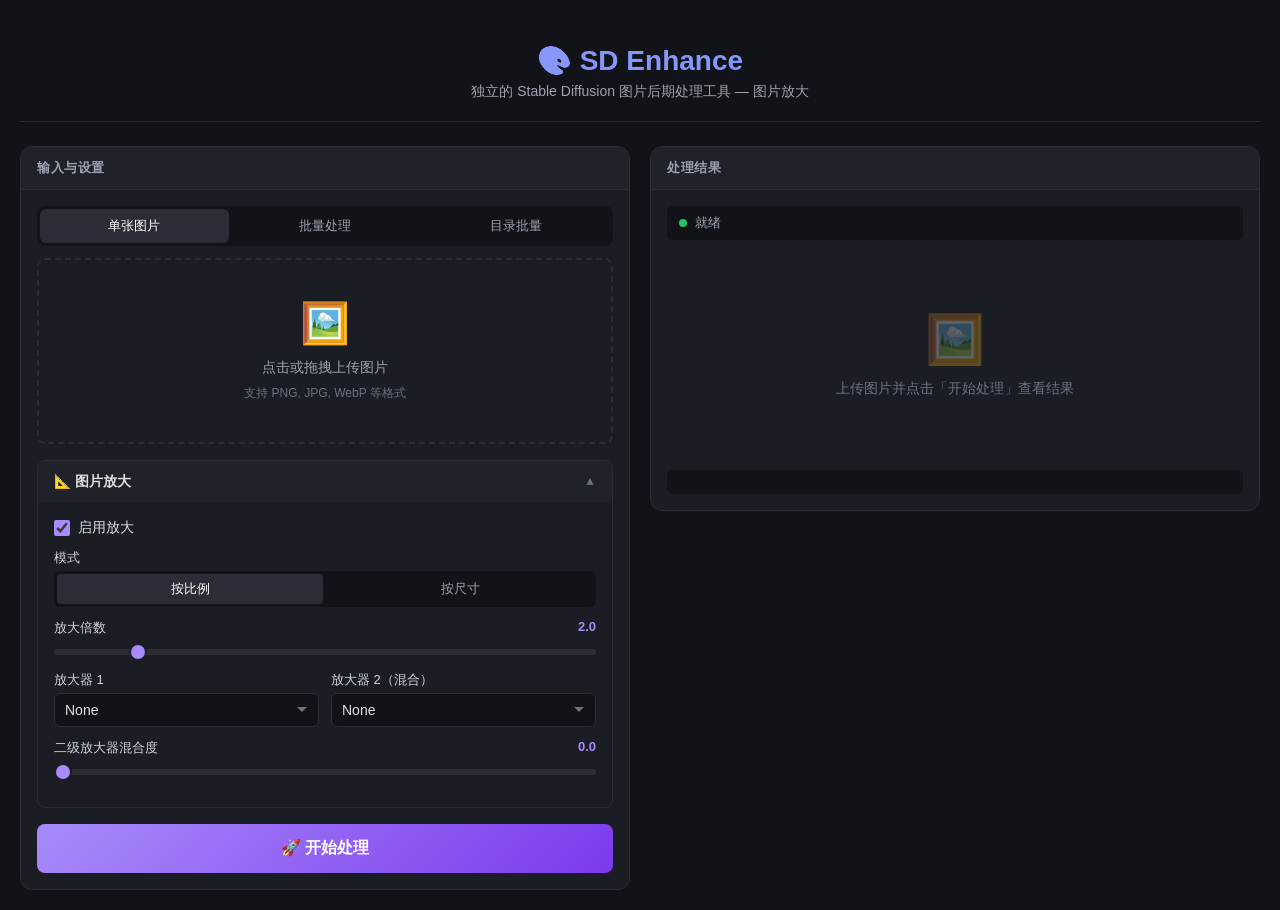
==== server/templates/index.html @ 7752e81c "feat: implement image mixer with ffmpeg blend filter + real frontend with API integration" ====
<!DOCTYPE html>
<html lang="zh-CN">
<head>
<meta charset="UTF-8">
<meta name="viewport" content="width=device-width, initial-scale=1.0">
<title>SD Enhance - 图片后期处理</title>
<style>
  * { margin: 0; padding: 0; box-sizing: border-box; }

  body {
    font-family: -apple-system, BlinkMacSystemFont, 'Segoe UI', Roboto, 'Helvetica Neue', Arial, sans-serif;
    background: #111318;
    color: #e0e0e0;
    min-height: 100vh;
  }

  .app-container {
    max-width: 1400px;
    margin: 0 auto;
    padding: 20px;
  }

  /* Header */
  .app-header {
    text-align: center;
    padding: 24px 0 20px;
    border-bottom: 1px solid #2a2d35;
    margin-bottom: 24px;
  }
  .app-header h1 {
    font-size: 28px;
    font-weight: 700;
    background: linear-gradient(135deg, #a78bfa, #60a5fa);
    -webkit-background-clip: text;
    -webkit-text-fill-color: transparent;
    background-clip: text;
  }
  .app-header p {
    color: #9ca3af;
    margin-top: 6px;
    font-size: 14px;
  }

  /* Main layout */
  .main-layout {
    display: grid;
    grid-template-columns: 1fr 1fr;
    gap: 20px;
    align-items: start;
  }

  /* Panels */
  .panel {
    background: #1a1d24;
    border: 1px solid #2a2d35;
    border-radius: 12px;
    overflow: hidden;
  }
  .panel-header {
    padding: 12px 16px;
    background: #1f2229;
    border-bottom: 1px solid #2a2d35;
    font-size: 13px;
    font-weight: 600;
    color: #9ca3af;
    text-transform: uppercase;
    letter-spacing: 0.5px;
  }
  .panel-body { padding: 16px; }

  /* Tabs */
  .tabs { margin-bottom: 16px; }
  .tab-bar {
    display: flex;
    gap: 2px;
    background: #111318;
    border-radius: 8px;
    padding: 3px;
  }
  .tab-btn {
    flex: 1;
    padding: 8px 12px;
    border: none;
    background: transparent;
    color: #9ca3af;
    font-size: 13px;
    cursor: pointer;
    border-radius: 6px;
    transition: all 0.2s;
    text-align: center;
  }
  .tab-btn:hover { color: #e0e0e0; }
  .tab-btn.active {
    background: #2a2d35;
    color: #fff;
  }
  .tab-content { display: none; margin-top: 12px; }
  .tab-content.active { display: block; }

  /* Upload area */
  .upload-area {
    border: 2px dashed #2a2d35;
    border-radius: 8px;
    padding: 40px 20px;
    text-align: center;
    cursor: pointer;
    transition: all 0.3s;
    position: relative;
  }
  .upload-area:hover { border-color: #a78bfa; background: rgba(167, 139, 250, 0.05); }
  .upload-area.dragover { border-color: #a78bfa; background: rgba(167, 139, 250, 0.1); }
  .upload-area .icon { font-size: 40px; margin-bottom: 12px; }
  .upload-area p { color: #9ca3af; font-size: 14px; }
  .upload-area .hint { font-size: 12px; color: #6b7280; margin-top: 8px; }
  .upload-area input[type="file"] { display: none; }
  .upload-preview {
    max-width: 100%;
    max-height: 300px;
    border-radius: 6px;
    display: none;
    margin-top: 12px;
  }
  .upload-area.has-image { border-style: solid; border-color: #374151; padding: 12px; }
  .upload-area.has-image .icon,
  .upload-area.has-image p,
  .upload-area.has-image .hint { display: none; }
  .upload-area.has-image .upload-preview { display: block; }
  .remove-btn {
    display: none;
    position: absolute;
    top: 8px;
    right: 8px;
    background: rgba(0,0,0,0.7);
    color: #fff;
    border: none;
    width: 28px;
    height: 28px;
    border-radius: 50%;
    cursor: pointer;
    font-size: 16px;
    line-height: 28px;
    text-align: center;
  }
  .upload-area.has-image .remove-btn { display: block; }
  .remove-btn:hover { background: rgba(239,68,68,0.8); }

  /* Batch file list */
  .batch-list {
    display: flex;
    flex-direction: column;
    gap: 6px;
    margin-top: 8px;
  }
  .batch-item {
    display: flex;
    align-items: center;
    gap: 8px;
    padding: 6px 10px;
    background: #111318;
    border-radius: 6px;
    font-size: 13px;
    color: #d1d5db;
  }
  .batch-item .name { flex: 1; overflow: hidden; text-overflow: ellipsis; white-space: nowrap; }
  .batch-item .size { color: #6b7280; font-size: 12px; }
  .batch-item .remove-batch {
    background: none;
    border: none;
    color: #6b7280;
    cursor: pointer;
    font-size: 16px;
    padding: 0 4px;
  }
  .batch-item .remove-batch:hover { color: #ef4444; }

  /* Text input */
  .text-input {
    width: 100%;
    padding: 10px 12px;
    background: #111318;
    border: 1px solid #2a2d35;
    border-radius: 6px;
    color: #e0e0e0;
    font-size: 14px;
    outline: none;
    transition: border-color 0.2s;
  }
  .text-input:focus { border-color: #a78bfa; }
  .text-input::placeholder { color: #6b7280; }

  .form-group { margin-bottom: 12px; }
  .form-group label {
    display: block;
    font-size: 13px;
    color: #d1d5db;
    margin-bottom: 4px;
    font-weight: 500;
  }

  /* Accordion */
  .accordion {
    border: 1px solid #2a2d35;
    border-radius: 8px;
    margin-bottom: 12px;
    overflow: hidden;
  }
  .accordion-header {
    display: flex;
    align-items: center;
    gap: 8px;
    padding: 12px 16px;
    background: #1f2229;
    cursor: pointer;
    user-select: none;
    transition: background 0.2s;
    font-size: 14px;
    font-weight: 600;
  }
  .accordion-header:hover { background: #252830; }
  .accordion-header .arrow {
    margin-left: auto;
    transition: transform 0.3s;
    font-size: 12px;
    color: #6b7280;
  }
  .accordion.open .accordion-header .arrow { transform: rotate(180deg); }
  .accordion-body { display: none; padding: 16px; }
  .accordion.open .accordion-body { display: block; }

  /* Checkbox */
  .checkbox-wrap {
    display: flex;
    align-items: center;
    gap: 8px;
    margin-bottom: 12px;
    cursor: pointer;
  }
  .checkbox-wrap input[type="checkbox"] {
    width: 16px;
    height: 16px;
    accent-color: #a78bfa;
    cursor: pointer;
  }
  .checkbox-wrap label {
    font-size: 14px;
    color: #e0e0e0;
    cursor: pointer;
    margin: 0;
  }

  /* Radio */
  .radio-group {
    display: flex;
    gap: 4px;
    background: #111318;
    border-radius: 6px;
    padding: 3px;
  }
  .radio-option {
    flex: 1;
    padding: 6px 12px;
    border: none;
    background: transparent;
    color: #9ca3af;
    font-size: 13px;
    cursor: pointer;
    border-radius: 4px;
    text-align: center;
    transition: all 0.2s;
  }
  .radio-option.active { background: #2a2d35; color: #fff; }
  .radio-option:hover { color: #e0e0e0; }

  /* Slider */
  .slider-wrap { margin-bottom: 12px; }
  .slider-header {
    display: flex;
    justify-content: space-between;
    font-size: 13px;
    color: #d1d5db;
    margin-bottom: 4px;
  }
  .slider-header .val { color: #a78bfa; font-weight: 600; }
  input[type="range"] {
    width: 100%;
    height: 6px;
    -webkit-appearance: none;
    appearance: none;
    background: #2a2d35;
    border-radius: 3px;
    outline: none;
    cursor: pointer;
  }
  input[type="range"]::-webkit-slider-thumb {
    -webkit-appearance: none;
    width: 18px;
    height: 18px;
    border-radius: 50%;
    background: #a78bfa;
    cursor: pointer;
    border: 2px solid #1a1d24;
    transition: transform 0.15s;
  }
  input[type="range"]::-webkit-slider-thumb:hover { transform: scale(1.15); }
  input[type="range"]::-moz-range-thumb {
    width: 18px; height: 18px; border-radius: 50%;
    background: #a78bfa; cursor: pointer; border: 2px solid #1a1d24;
  }

  /* Row layout */
  .row { display: flex; gap: 12px; }
  .row > * { flex: 1; }
  .row-3 { display: grid; grid-template-columns: 1fr 1fr 1fr; gap: 12px; }

  /* Number input */
  .number-input {
    width: 100%;
    padding: 8px 10px;
    background: #111318;
    border: 1px solid #2a2d35;
    border-radius: 6px;
    color: #e0e0e0;
    font-size: 14px;
    outline: none;
  }
  .number-input:focus { border-color: #a78bfa; }
  .number-input.hidden { display: none; }

  /* Select / Dropdown */
  .select-input {
    width: 100%;
    padding: 8px 10px;
    background: #111318;
    border: 1px solid #2a2d35;
    border-radius: 6px;
    color: #e0e0e0;
    font-size: 14px;
    outline: none;
    cursor: pointer;
    appearance: none;
    background-image: url("data:image/svg+xml,%3Csvg xmlns='http://www.w3.org/2000/svg' width='12' height='12' viewBox='0 0 12 12'%3E%3Cpath fill='%236b7280' d='M6 8L1 3h10z'/%3E%3C/svg%3E");
    background-repeat: no-repeat;
    background-position: right 10px center;
    padding-right: 30px;
  }
  .select-input:focus { border-color: #a78bfa; }

  .hidden { display: none !important; }

  /* Submit button */
  .submit-btn {
    width: 100%;
    padding: 14px;
    border: none;
    background: linear-gradient(135deg, #a78bfa, #7c3aed);
    color: #fff;
    font-size: 16px;
    font-weight: 600;
    border-radius: 8px;
    cursor: pointer;
    transition: all 0.3s;
    margin-top: 4px;
    position: relative;
    overflow: hidden;
  }
  .submit-btn:hover { transform: translateY(-1px); box-shadow: 0 4px 20px rgba(167,139,250,0.3); }
  .submit-btn:active { transform: translateY(0); }
  .submit-btn:disabled {
    opacity: 0.6;
    cursor: not-allowed;
    transform: none;
    box-shadow: none;
  }
  .submit-btn .spinner {
    display: none;
    width: 20px; height: 20px;
    border: 2px solid rgba(255,255,255,0.3);
    border-top-color: #fff;
    border-radius: 50%;
    animation: spin 0.6s linear infinite;
    margin: 0 auto;
  }
  .submit-btn.loading .btn-text { display: none; }
  .submit-btn.loading .spinner { display: block; }
  @keyframes spin { to { transform: rotate(360deg); } }

  /* Right panel - Output */
  .output-status {
    display: flex;
    align-items: center;
    gap: 8px;
    padding: 8px 12px;
    background: #111318;
    border-radius: 6px;
    font-size: 13px;
    color: #9ca3af;
    margin-bottom: 12px;
  }
  .output-status .dot {
    width: 8px; height: 8px;
    border-radius: 50%;
    background: #6b7280;
    flex-shrink: 0;
  }
  .output-status .dot.ready { background: #22c55e; }
  .output-status .dot.processing { background: #f59e0b; animation: pulse 0.8s infinite; }
  .output-status .dot.done { background: #22c55e; }
  .output-status .dot.error { background: #ef4444; }
  @keyframes pulse { 0%,100% { opacity: 1; } 50% { opacity: 0.4; } }

  /* Gallery */
  .gallery {
    display: grid;
    grid-template-columns: repeat(3, 1fr);
    gap: 10px;
    min-height: 200px;
  }
  .gallery-item {
    aspect-ratio: 1;
    background: #111318;
    border-radius: 6px;
    overflow: hidden;
    border: 1px solid #2a2d35;
    position: relative;
    cursor: pointer;
    transition: transform 0.2s;
  }
  .gallery-item:hover { transform: scale(1.02); }
  .gallery-item img {
    width: 100%;
    height: 100%;
    object-fit: contain;
  }
  .gallery-empty {
    grid-column: 1 / -1;
    display: flex;
    flex-direction: column;
    align-items: center;
    justify-content: center;
    color: #6b7280;
    font-size: 14px;
    padding: 60px 20px;
  }
  .gallery-empty .icon { font-size: 48px; margin-bottom: 12px; opacity: 0.3; }

  /* Info text */
  .info-text {
    padding: 12px;
    background: #111318;
    border-radius: 6px;
    font-size: 13px;
    line-height: 1.6;
    color: #9ca3af;
    margin-top: 12px;
    min-height: 20px;
  }
  .info-text p { margin: 0.3em 0; }

  /* Lightbox */
  .lightbox {
    display: none;
    position: fixed;
    inset: 0;
    background: rgba(0,0,0,0.9);
    z-index: 1000;
    align-items: center;
    justify-content: center;
  }
  .lightbox.open { display: flex; }
  .lightbox img {
    max-width: 90vw;
    max-height: 90vh;
    border-radius: 8px;
  }
  .lightbox-close {
    position: absolute;
    top: 20px;
    right: 20px;
    background: none;
    border: none;
    color: #fff;
    font-size: 32px;
    cursor: pointer;
    opacity: 0.7;
  }
  .lightbox-close:hover { opacity: 1; }

  /* Scrollbar */
  ::-webkit-scrollbar { width: 6px; }
  ::-webkit-scrollbar-track { background: #111318; }
  ::-webkit-scrollbar-thumb { background: #2a2d35; border-radius: 3px; }
  ::-webkit-scrollbar-thumb:hover { background: #374151; }

  /* Responsive */
  @media (max-width: 900px) {
    .main-layout { grid-template-columns: 1fr; }
    .gallery { grid-template-columns: repeat(2, 1fr); }
  }

  /* Notice */
  .notice {
    padding: 10px 12px;
    background: rgba(251,191,36,0.1);
    border: 1px solid rgba(251,191,36,0.3);
    border-radius: 6px;
    color: #fbbf24;
    font-size: 13px;
    line-height: 1.5;
    margin-bottom: 12px;
    white-space: pre-line;
  }
</style>
</head>
<body>
<div class="app-container">
  <!-- Header -->
  <div class="app-header">
    <h1>🎨 SD Enhance</h1>
    <p>独立的 Stable Diffusion 图片后期处理工具 — 图片放大</p>
  </div>

  <!-- Main layout -->
  <div class="main-layout">
    <!-- Left Panel: Input + Controls -->
    <div class="panel">
      <div class="panel-header">输入与设置</div>
      <div class="panel-body">

        <!-- Tabs -->
        <div class="tabs">
          <div class="tab-bar">
            <button class="tab-btn active" data-tab="tab-single">单张图片</button>
            <button class="tab-btn" data-tab="tab-batch">批量处理</button>
            <button class="tab-btn" data-tab="tab-dir">目录批量</button>
          </div>

          <!-- Tab: Single Image -->
          <div class="tab-content active" id="tab-single">
            <div class="upload-area" id="single-upload">
              <div class="icon">🖼️</div>
              <p>点击或拖拽上传图片</p>
              <div class="hint">支持 PNG, JPG, WebP 等格式</div>
              <input type="file" accept="image/*" id="single-file-input">
              <img class="upload-preview" id="single-preview" alt="preview">
              <button class="remove-btn" id="single-remove">✕</button>
            </div>
          </div>

          <!-- Tab: Batch Files -->
          <div class="tab-content" id="tab-batch">
            <div class="upload-area" id="batch-upload">
              <div class="icon">📂</div>
              <p>点击选择多张图片</p>
              <div class="hint">可多选</div>
              <input type="file" accept="image/*" multiple id="batch-file-input">
            </div>
            <div class="batch-list" id="batch-list"></div>
          </div>

          <!-- Tab: Directory -->
          <div class="tab-content" id="tab-dir">
            <div class="form-group">
              <label>输入目录</label>
              <input class="text-input" type="text" placeholder="图片所在目录路径..." id="input-dir">
            </div>
            <div class="form-group">
              <label>输出目录（留空使用默认）</label>
              <input class="text-input" type="text" placeholder="留空则保存到默认输出目录" id="output-dir">
            </div>
            <div class="checkbox-wrap">
              <input type="checkbox" id="show-results" checked>
              <label for="show-results">显示结果图片</label>
            </div>
          </div>
        </div>

        <!-- Accordion: Image Upscaling -->
        <div class="accordion open" id="accordion-upscale">
          <div class="accordion-header">
            📐 图片放大
            <span class="arrow">▼</span>
          </div>
          <div class="accordion-body">
            <div class="checkbox-wrap">
              <input type="checkbox" id="upscale-enabled" checked>
              <label for="upscale-enabled">启用放大</label>
            </div>
            <div class="form-group">
              <label>模式</label>
              <div class="radio-group" id="upscale-mode">
                <button class="radio-option active" data-value="按比例">按比例</button>
                <button class="radio-option" data-value="按尺寸">按尺寸</button>
              </div>
            </div>
            <div class="row">
              <div class="slider-wrap" id="scale-slider-wrap">
                <div class="slider-header">
                  <span>放大倍数</span>
                  <span class="val" id="scale-val">2.0</span>
                </div>
                <input type="range" id="upscale-scale" min="1" max="8" value="2" step="0.5">
              </div>
            </div>
            <div class="row hidden" id="dimension-row">
              <div class="form-group">
                <label>宽度</label>
                <input class="number-input" type="number" value="1024" id="upscale-width">
              </div>
              <div class="form-group">
                <label>高度</label>
                <input class="number-input" type="number" value="1024" id="upscale-height">
              </div>
            </div>
            <div class="checkbox-wrap hidden" id="crop-wrap">
              <input type="checkbox" id="upscale-crop">
              <label for="upscale-crop">裁剪到目标尺寸</label>
            </div>
            <div class="row">
              <div class="form-group">
                <label>放大器 1</label>
                <select class="select-input" id="upscaler-1">
                  <option value="">Loading...</option>
                </select>
              </div>
              <div class="form-group">
                <label>放大器 2（混合）</label>
                <select class="select-input" id="upscaler-2">
                  <option value="">Loading...</option>
                </select>
              </div>
            </div>
            <div class="slider-wrap">
              <div class="slider-header">
                <span>二级放大器混合度</span>
                <span class="val" id="mix-val">0.0</span>
              </div>
              <input type="range" id="upscaler-mix" min="0" max="1" value="0" step="0.05">
            </div>
          </div>
        </div>


        <!-- Submit Button -->
        <button class="submit-btn" id="submit-btn">
          <span class="btn-text">🚀 开始处理</span>
          <div class="spinner"></div>
        </button>
      </div>
    </div>

    <!-- Right Panel: Output -->
    <div class="panel">
      <div class="panel-header">处理结果</div>
      <div class="panel-body">
        <div class="output-status" id="output-status">
          <span class="dot ready" id="status-dot"></span>
          <span id="status-text">就绪</span>
        </div>

        <div class="gallery" id="gallery">
          <div class="gallery-empty">
            <div class="icon">🖼️</div>
            <span>上传图片并点击「开始处理」查看结果</span>
          </div>
        </div>

        <div class="info-text" id="info-text"></div>
      </div>
    </div>
  </div>
</div>

<!-- Lightbox -->
<div class="lightbox" id="lightbox">
  <button class="lightbox-close" id="lightbox-close">✕</button>
  <img id="lightbox-img" src="" alt="full size">
</div>

<script>
(function() {
  'use strict';

  // ==================== DOM References ====================
  const tabBtns = document.querySelectorAll('.tab-btn');
  const tabContents = {
    'tab-single': document.getElementById('tab-single'),
    'tab-batch': document.getElementById('tab-batch'),
    'tab-dir': document.getElementById('tab-dir')
  };
  let currentTab = 0;

  // Upload references
  const singleArea = document.getElementById('single-upload');
  const singleInput = document.getElementById('single-file-input');
  const singlePreview = document.getElementById('single-preview');
  const singleRemove = document.getElementById('single-remove');
  let singleFile = null;
  let singleImageData = null;

  // Batch references
  const batchArea = document.getElementById('batch-upload');
  const batchInput = document.getElementById('batch-file-input');
  const batchList = document.getElementById('batch-list');
  const batchFiles = [];

  // Settings references
  const modeRadios = document.querySelectorAll('#upscale-mode .radio-option');
  const scaleSliderWrap = document.getElementById('scale-slider-wrap');
  const dimensionRow = document.getElementById('dimension-row');
  const cropWrap = document.getElementById('crop-wrap');
  let upscaleMode = '按比例';

  const scaleSlider = document.getElementById('upscale-scale');
  const scaleVal = document.getElementById('scale-val');
  const mixSlider = document.getElementById('upscaler-mix');
  const mixVal = document.getElementById('mix-val');

  // Output references
  const submitBtn = document.getElementById('submit-btn');
  const statusDot = document.getElementById('status-dot');
  const statusText = document.getElementById('status-text');
  const gallery = document.getElementById('gallery');
  const infoText = document.getElementById('info-text');

  const MAX_FILE_SIZE = 50 * 1024 * 1024; // 50MB

  // ==================== Tabs ====================
  tabBtns.forEach((btn, idx) => {
    btn.addEventListener('click', () => {
      tabBtns.forEach(b => b.classList.remove('active'));
      btn.classList.add('active');
      Object.values(tabContents).forEach(c => c.classList.remove('active'));
      tabContents[btn.dataset.tab].classList.add('active');
      currentTab = idx;
    });
  });

  // ==================== Single Image Upload ====================
  singleArea.addEventListener('click', (e) => {
    if (e.target === singleRemove || e.target.id === 'single-remove') return;
    singleInput.click();
  });

  singleInput.addEventListener('change', () => {
    const file = singleInput.files[0];
    if (!file) return;
    if (file.size > MAX_FILE_SIZE) {
      statusDot.className = 'dot error';
      statusText.textContent = '❌ 文件过大，最大支持 50MB';
      return;
    }
    singleFile = file;
    const reader = new FileReader();
    reader.onload = (e) => {
      singlePreview.src = e.target.result;
      singleImageData = e.target.result;
      singleArea.classList.add('has-image');
    };
    reader.readAsDataURL(file);
  });

  singleRemove.addEventListener('click', (e) => {
    e.stopPropagation();
    singlePreview.src = '';
    singleInput.value = '';
    singleFile = null;
    singleImageData = null;
    singleArea.classList.remove('has-image');
  });

  // Drag & drop for single
  singleArea.addEventListener('dragover', (e) => {
    e.preventDefault();
    singleArea.classList.add('dragover');
  });
  singleArea.addEventListener('dragleave', () => {
    singleArea.classList.remove('dragover');
  });
  singleArea.addEventListener('drop', (e) => {
    e.preventDefault();
    singleArea.classList.remove('dragover');
    const file = e.dataTransfer.files[0];
    if (file && file.type.startsWith('image/')) {
      if (file.size > MAX_FILE_SIZE) {
        statusDot.className = 'dot error';
        statusText.textContent = '❌ 文件过大，最大支持 50MB';
        return;
      }
      singleFile = file;
      const reader = new FileReader();
      reader.onload = (ev) => {
        singlePreview.src = ev.target.result;
        singleImageData = ev.target.result;
        singleArea.classList.add('has-image');
      };
      reader.readAsDataURL(file);
    }
  });

  // ==================== Batch Upload ====================
  batchArea.addEventListener('click', () => batchInput.click());
  batchInput.addEventListener('change', () => {
    for (const file of batchInput.files) {
      if (file.size > MAX_FILE_SIZE) continue;
      batchFiles.push(file);
    }
    renderBatchList();
  });

  function renderBatchList() {
    batchList.innerHTML = '';
    batchFiles.forEach((file, idx) => {
      const div = document.createElement('div');
      div.className = 'batch-item';
      const size = file.size > 1024 * 1024
        ? (file.size / 1024 / 1024).toFixed(1) + ' MB'
        : (file.size / 1024).toFixed(0) + ' KB';
      div.innerHTML = `
        <span class="name">${file.name}</span>
        <span class="size">${size}</span>
        <button class="remove-batch" data-idx="${idx}">✕</button>
      `;
      batchList.appendChild(div);
    });
    batchList.querySelectorAll('.remove-batch').forEach(btn => {
      btn.addEventListener('click', () => {
        batchFiles.splice(parseInt(btn.dataset.idx), 1);
        renderBatchList();
      });
    });
  }

  // ==================== Upscale Mode Toggle ====================
  modeRadios.forEach(btn => {
    btn.addEventListener('click', () => {
      modeRadios.forEach(b => b.classList.remove('active'));
      btn.classList.add('active');
      upscaleMode = btn.dataset.value;
      const isScale = upscaleMode === '按比例';
      scaleSliderWrap.classList.toggle('hidden', !isScale);
      dimensionRow.classList.toggle('hidden', isScale);
      cropWrap.classList.toggle('hidden', isScale);
    });
  });

  // ==================== Sliders ====================
  scaleSlider.addEventListener('input', () => {
    scaleVal.textContent = parseFloat(scaleSlider.value).toFixed(1);
  });

  mixSlider.addEventListener('input', () => {
    mixVal.textContent = parseFloat(mixSlider.value).toFixed(2);
  });

  // ==================== Accordion ====================
  document.querySelectorAll('.accordion-header').forEach(header => {
    header.addEventListener('click', () => {
      header.parentElement.classList.toggle('open');
    });
  });

  // ==================== Lightbox ====================
  const lightbox = document.getElementById('lightbox');
  const lightboxImg = document.getElementById('lightbox-img');
  const lightboxClose = document.getElementById('lightbox-close');

  function openLightbox(src) {
    lightboxImg.src = src;
    lightbox.classList.add('open');
  }

  lightboxClose.addEventListener('click', () => {
    lightbox.classList.remove('open');
  });

  lightbox.addEventListener('click', (e) => {
    if (e.target === lightbox) {
      lightbox.classList.remove('open');
    }
  });

  document.addEventListener('keydown', (e) => {
    if (e.key === 'Escape') lightbox.classList.remove('open');
  });

  // ==================== Model Loading ====================
  async function loadModels() {
    try {
      const res = await fetch('/api/models');
      if (!res.ok) {
        console.warn('Failed to load models:', res.status);
        populateModelDropdowns([]);
        return;
      }
      const models = await res.json();
      populateModelDropdowns(models);
    } catch (e) {
      console.error('Failed to load models:', e);
      populateModelDropdowns([]);
    }
  }

  function populateModelDropdowns(models) {
    populateSelect('upscaler-1', models, 'realesrgan-x4plus-anime');
    populateSelect('upscaler-2', models, null);
    // Default upscaler-1 to the matching one
    const s1 = document.getElementById('upscaler-1');
    const defaultOpt = s1.querySelector('option[value="realesrgan-x4plus-anime"]');
    if (defaultOpt) defaultOpt.selected = true;
    else if (models.length > 0) s1.selectedIndex = 1;

    // Default upscaler-2 to "None"
    const s2 = document.getElementById('upscaler-2');
    const noneOpt = s2.querySelector('option[value="None"]');
    if (noneOpt) noneOpt.selected = true;
    else if (s2.options.length > 0) s2.selectedIndex = 0;
  }

  function populateSelect(selectId, models, defaultVal) {
    const select = document.getElementById(selectId);
    select.innerHTML = '';

    // "None" option
    const noneOpt = document.createElement('option');
    noneOpt.value = 'None';
    noneOpt.textContent = 'None';
    select.appendChild(noneOpt);

    if (models.length === 0) {
      const noModels = document.createElement('option');
      noModels.value = 'default';
      noModels.textContent = '未找到模型';
      select.appendChild(noModels);
      return;
    }

    models.forEach(function(m) {
      const opt = document.createElement('option');
      opt.value = m.name;
      opt.textContent = m.display_name || m.name;
      select.appendChild(opt);
    });

    if (defaultVal) {
      const match = select.querySelector('option[value="' + defaultVal + '"]');
      if (match) match.selected = true;
    }
  }

  // ==================== Collect Common Params ====================
  function getParams() {
    var params = {};
    params.model = document.getElementById('upscaler-1').value;

    var m2 = document.getElementById('upscaler-2').value;
    if (m2 !== 'None') {
      params.model_2 = m2;
      params.mix_ratio = parseFloat(mixSlider.value);
    }

    if (upscaleMode === '按比例') {
      params.scale = parseFloat(scaleSlider.value);
    } else {
      params.width = parseInt(document.getElementById('upscale-width').value);
      params.height = parseInt(document.getElementById('upscale-height').value);
      if (document.getElementById('upscale-crop').checked) {
        params.crop = true;
      }
    }

    return params;
  }

  // ==================== API: Process Single ====================
  async function processSingle(file) {
    var formData = new FormData();
    formData.append('file', file);

    var params = getParams();
    for (var key in params) {
      formData.append(key, params[key]);
    }

    var res = await fetch('/api/upscale', { method: 'POST', body: formData });
    if (!res.ok) {
      var errText = await res.text();
      throw new Error('上传失败: ' + errText);
    }
    return res.blob();
  }

  // ==================== API: Process Batch ====================
  async function processBatch(files) {
    var formData = new FormData();
    files.forEach(function(f) {
      formData.append('files', f);
    });

    var params = getParams();
    for (var key in params) {
      formData.append(key, params[key]);
    }

    var res = await fetch('/api/upscale/batch', { method: 'POST', body: formData });
    if (!res.ok) {
      var errText = await res.text();
      throw new Error('批量上传失败: ' + errText);
    }
    var data = await res.json();
    return data.task_id;
  }

  // ==================== API: Process Directory ====================
  async function processDir(inputDir, outputDir) {
    var modelVal = document.getElementById('upscaler-1').value;
    var body = {
      input_dir: inputDir,
      output_dir: outputDir || '',
      scale: parseFloat(scaleSlider.value),
      model: modelVal
    };

    var m2 = document.getElementById('upscaler-2').value;
    if (m2 !== 'None') {
      body.model_2 = m2;
      body.mix_ratio = parseFloat(mixSlider.value);
    }

    var res = await fetch('/api/upscale/dir', {
      method: 'POST',
      headers: { 'Content-Type': 'application/json' },
      body: JSON.stringify(body)
    });
    if (!res.ok) {
      var errText = await res.text();
      throw new Error('目录处理失败: ' + errText);
    }
    var data = await res.json();
    return data.task_id;
  }

  // ==================== API: Poll Status ====================
  function pollStatus(taskId, onProgress, onSuccess, onError) {
    function poll() {
      fetch('/api/status/' + taskId)
        .then(function(res) { return res.json(); })
        .then(function(data) {
          if (data.status === 'processing') {
            if (onProgress) onProgress(data);
            setTimeout(poll, 500);
          } else if (data.status === 'done') {
            onSuccess(data.results);
          } else if (data.status === 'error') {
            onError(new Error(data.error || '处理失败'));
          }
        })
        .catch(onError);
    }
    poll();
  }

  // ==================== Gallery Helpers ====================
  function clearGallery() {
    gallery.innerHTML = '';
  }

  function addToGallery(imageSrc) {
    var item = document.createElement('div');
    item.className = 'gallery-item';
    var img = document.createElement('img');
    img.src = imageSrc;
    img.alt = 'result';
    img.loading = 'lazy';
    img.addEventListener('click', function() { openLightbox(imageSrc); });
    item.appendChild(img);
    gallery.appendChild(item);
  }

  // ==================== Submit Handler ====================
  submitBtn.addEventListener('click', async function() {
    // Validate input based on current tab
    if (currentTab === 0) {
      // Single image
      if (!singleFile) {
        statusDot.className = 'dot error';
        statusText.textContent = '❌ 请先上传一张图片';
        return;
      }
    } else if (currentTab === 1) {
      // Batch
      if (batchFiles.length === 0) {
        statusDot.className = 'dot error';
        statusText.textContent = '❌ 请先选择要处理的图片';
        return;
      }
    } else if (currentTab === 2) {
      // Directory
      var inputDir = document.getElementById('input-dir').value.trim();
      if (!inputDir) {
        statusDot.className = 'dot error';
        statusText.textContent = '❌ 请输入输入目录路径';
        return;
      }
    }

    // Clear previous gallery and info
    clearGallery();
    infoText.innerHTML = '';

    // Set loading state
    submitBtn.classList.add('loading');
    submitBtn.disabled = true;

    try {
      if (currentTab === 0) {
        // Single image processing
        statusDot.className = 'dot processing';
        statusText.textContent = '⏳ 正在处理...';

        var blob = await processSingle(singleFile);
        var url = URL.createObjectURL(blob);
        addToGallery(url);

        statusDot.className = 'dot done';
        statusText.textContent = '✅ 处理完成';
        var scale = scaleVal.textContent;
        var modelSelect = document.getElementById('upscaler-1');
        var modelDisplay = modelSelect.options[modelSelect.selectedIndex].text;
        infoText.innerHTML = '<p>✅ 处理完成</p><p>放大倍数: ' + scale + 'x</p><p>放大器: ' + modelDisplay + '</p>';

      } else if (currentTab === 1) {
        // Batch processing
        statusDot.className = 'dot processing';
        statusText.textContent = '⏳ 上传 ' + batchFiles.length + ' 张图片...';
        var taskId = await processBatch(batchFiles);
        statusText.textContent = '⏳ 批量处理中...';

        await new Promise(function(resolve, reject) {
          pollStatus(
            taskId,
            function(data) {
              var progress = data.progress || 0;
              statusText.textContent = '⏳ 批量处理中... ' + progress + '%';
            },
            function(results) {
              statusDot.className = 'dot done';
              if (results && results.length > 0) {
                var urls = results.map(function(r) {
                  return typeof r === 'string' ? r : r.url;
                });
                urls.forEach(function(url) { addToGallery(url); });
                statusText.textContent = '✅ 处理完成，共 ' + urls.length + ' 张图片';
                infoText.innerHTML = '<p>✅ 处理完成，共 ' + urls.length + ' 张图片</p>';
              } else {
                statusText.textContent = '✅ 处理完成（无结果）';
                infoText.innerHTML = '<p>⚠️ 处理完成，但未生成结果</p>';
              }
              resolve();
            },
            function(err) {
              statusDot.className = 'dot error';
              statusText.textContent = '❌ ' + err.message;
              infoText.innerHTML = '<p>❌ 批处理失败: ' + err.message + '</p>';
              reject(err);
            }
          );
        });

      } else if (currentTab === 2) {
        // Directory processing
        var dirInput = document.getElementById('input-dir').value.trim();
        var dirOutput = document.getElementById('output-dir').value.trim();
        statusDot.className = 'dot processing';
        statusText.textContent = '⏳ 正在处理目录...';
        var dirTaskId = await processDir(dirInput, dirOutput);
        statusText.textContent = '⏳ 目录处理中...';

        await new Promise(function(resolve, reject) {
          pollStatus(
            dirTaskId,
            function(data) {
              var progress = data.progress || 0;
              statusText.textContent = '⏳ 目录处理中... ' + progress + '%';
            },
            function(results) {
              statusDot.className = 'dot done';
              if (results && results.length > 0) {
                var urls = results.map(function(r) {
                  return typeof r === 'string' ? r : r.url;
                });
                urls.forEach(function(u) { addToGallery(u); });
                statusText.textContent = '✅ 目录处理完成，共 ' + urls.length + ' 张图片';
                infoText.innerHTML = '<p>✅ 目录处理完成，共 ' + urls.length + ' 张图片</p>';
              } else {
                statusText.textContent = '✅ 目录处理完成（无结果）';
                infoText.innerHTML = '<p>⚠️ 目录处理完成，但未生成结果</p>';
              }
              resolve();
            },
            function(err) {
              statusDot.className = 'dot error';
              statusText.textContent = '❌ ' + err.message;
              infoText.innerHTML = '<p>❌ 目录处理失败: ' + err.message + '</p>';
              reject(err);
            }
          );
        });
      }
    } catch (err) {
      statusDot.className = 'dot error';
      statusText.textContent = '❌ ' + err.message;
      if (!infoText.innerHTML) {
        infoText.innerHTML = '<p>❌ 处理失败: ' + err.message + '</p>';
      }
    } finally {
      submitBtn.classList.remove('loading');
      submitBtn.disabled = false;
    }
  });

  // ==================== Initialize ====================
  loadModels();

})();
</script>
</body>
</html>
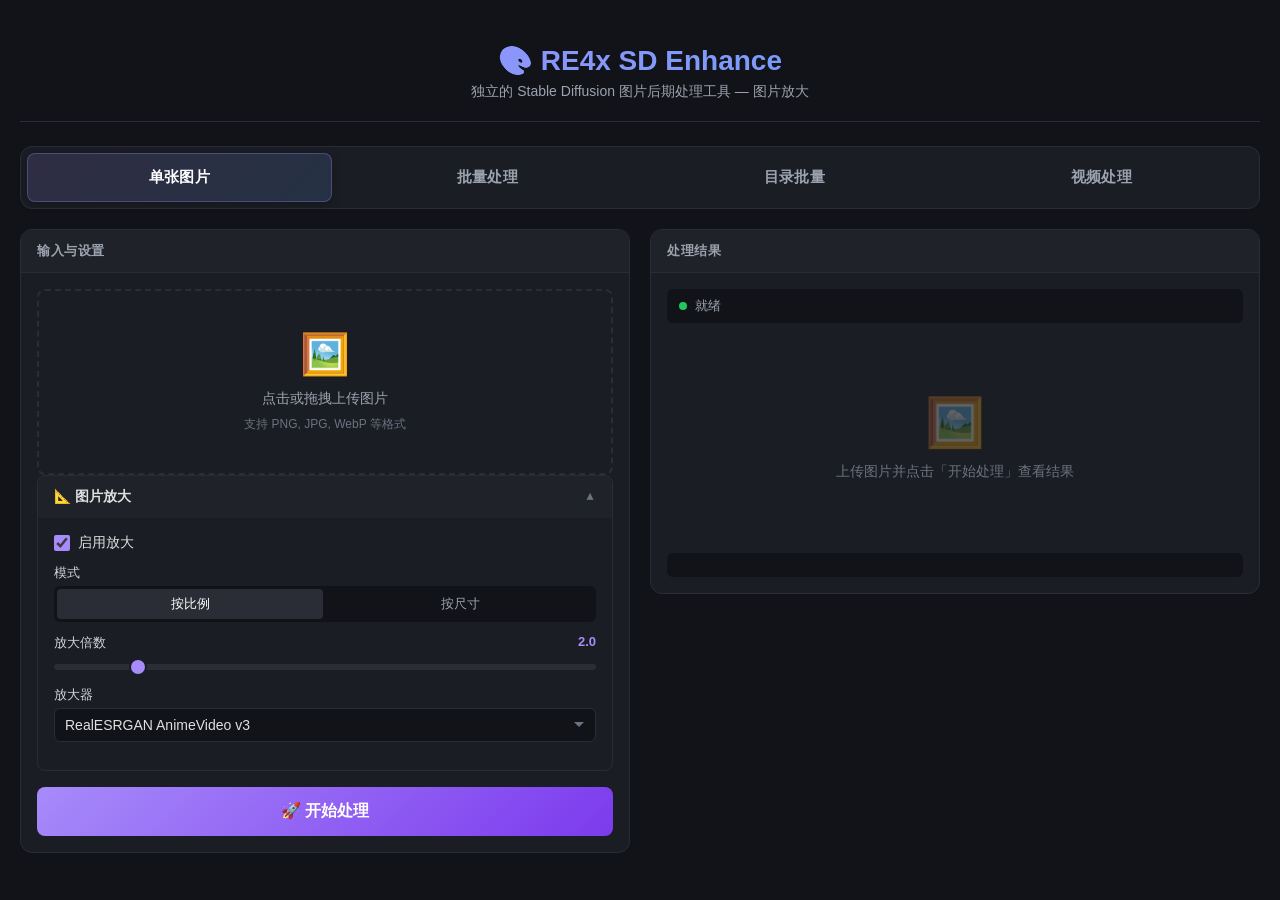
==== commit e101f855: "release: v1.0.0 - Add README.md, AGENTS.md, CHANGELOG.md documentation - Add package_release.py rele" ====
--- a/server/templates/index.html
+++ b/server/templates/index.html
@@ -3,7 +3,7 @@
 <head>
 <meta charset="UTF-8">
 <meta name="viewport" content="width=device-width, initial-scale=1.0">
-<title>SD Enhance - 图片后期处理</title>
+<title>RE4x SD Enhance</title>
 <style>
   * { margin: 0; padding: 0; box-sizing: border-box; }
 
@@ -40,6 +40,44 @@
     margin-top: 6px;
     font-size: 14px;
   }
+
+  /* Page-level Tabs */
+  .page-tabs {
+    margin-bottom: 20px;
+  }
+  .page-tab-bar {
+    display: flex;
+    gap: 4px;
+    background: #1a1d24;
+    border-radius: 12px;
+    padding: 6px;
+    border: 1px solid #2a2d35;
+  }
+  .page-tab-btn {
+    flex: 1;
+    padding: 14px 20px;
+    border: none;
+    background: transparent;
+    color: #9ca3af;
+    font-size: 15px;
+    font-weight: 600;
+    cursor: pointer;
+    border-radius: 8px;
+    transition: all 0.25s;
+    text-align: center;
+    letter-spacing: 0.3px;
+  }
+  .page-tab-btn:hover { color: #e0e0e0; background: rgba(255,255,255,0.03); }
+  .page-tab-btn.active {
+    background: linear-gradient(135deg, rgba(167,139,250,0.15), rgba(96,165,250,0.15));
+    color: #fff;
+    border: 1px solid rgba(167,139,250,0.3);
+    box-shadow: 0 2px 10px rgba(0,0,0,0.25);
+  }
+
+  /* Input method panels */
+  .input-method { display: none; }
+  .input-method.active { display: block; }
 
   /* Main layout */
   .main-layout {
@@ -68,34 +106,35 @@
   }
   .panel-body { padding: 16px; }
 
-  /* Tabs */
-  .tabs { margin-bottom: 16px; }
-  .tab-bar {
-    display: flex;
-    gap: 2px;
-    background: #111318;
+  /* Video upload area */
+  .video-upload-area {
+    border: 2px dashed #2a2d35;
     border-radius: 8px;
-    padding: 3px;
-  }
-  .tab-btn {
-    flex: 1;
-    padding: 8px 12px;
-    border: none;
-    background: transparent;
-    color: #9ca3af;
+    padding: 30px 20px;
+    text-align: center;
+    cursor: pointer;
+    transition: all 0.3s;
+    position: relative;
+  }
+  .video-upload-area:hover { border-color: #60a5fa; background: rgba(96,165,250,0.05); }
+  .video-upload-area.dragover { border-color: #60a5fa; background: rgba(96,165,250,0.1); }
+  .video-upload-area .icon { font-size: 36px; margin-bottom: 10px; }
+  .video-upload-area p { color: #9ca3af; font-size: 14px; }
+  .video-upload-area .hint { font-size: 12px; color: #6b7280; margin-top: 6px; }
+  .video-upload-area input[type="file"] { display: none; }
+  .video-upload-area.has-video { border-style: solid; border-color: #374151; padding: 12px; }
+  .video-upload-area.has-video .icon,
+  .video-upload-area.has-video p,
+  .video-upload-area.has-video .hint { display: none; }
+  .video-upload-area .video-info {
+    display: none;
+    text-align: left;
     font-size: 13px;
-    cursor: pointer;
-    border-radius: 6px;
-    transition: all 0.2s;
-    text-align: center;
-  }
-  .tab-btn:hover { color: #e0e0e0; }
-  .tab-btn.active {
-    background: #2a2d35;
-    color: #fff;
-  }
-  .tab-content { display: none; margin-top: 12px; }
-  .tab-content.active { display: block; }
+    color: #d1d5db;
+    line-height: 1.8;
+  }
+  .video-upload-area.has-video .video-info { display: block; }
+  .video-upload-area .video-info .label { color: #6b7280; }
 
   /* Upload area */
   .upload-area {
@@ -183,9 +222,11 @@
     color: #e0e0e0;
     font-size: 14px;
     outline: none;
-    transition: border-color 0.2s;
-  }
-  .text-input:focus { border-color: #a78bfa; }
+    transition: border-color 0.2s, background 0.2s;
+    cursor: text;
+  }
+  .text-input:focus { border-color: #a78bfa; background: #1a1d24; }
+  .text-input:hover:not(:focus) { border-color: #374151; }
   .text-input::placeholder { color: #6b7280; }
 
   .form-group { margin-bottom: 12px; }
@@ -485,7 +526,44 @@
   }
   .lightbox-close:hover { opacity: 1; }
 
-  /* Scrollbar */
+  /* Download area */
+  .download-area {
+    display: none;
+    margin-top: 12px;
+    padding: 12px;
+    background: #111318;
+    border-radius: 6px;
+  }
+  .download-area.visible { display: block; }
+  .download-area .download-title {
+    font-size: 13px;
+    color: #9ca3af;
+    margin-bottom: 8px;
+  }
+  .download-btn {
+    display: inline-flex;
+    align-items: center;
+    gap: 6px;
+    padding: 8px 16px;
+    background: #2a2d35;
+    border: 1px solid #374151;
+    border-radius: 6px;
+    color: #e0e0e0;
+    font-size: 13px;
+    cursor: pointer;
+    text-decoration: none;
+    transition: all 0.2s;
+    margin-right: 8px;
+    margin-bottom: 4px;
+  }
+  .download-btn:hover { background: #374151; border-color: #a78bfa; color: #fff; }
+  .download-btn.primary {
+    background: linear-gradient(135deg, rgba(167,139,250,0.2), rgba(96,165,250,0.2));
+    border-color: rgba(167,139,250,0.3);
+  }
+  .download-btn.primary:hover {
+    background: linear-gradient(135deg, rgba(167,139,250,0.3), rgba(96,165,250,0.3));
+  }
   ::-webkit-scrollbar { width: 6px; }
   ::-webkit-scrollbar-track { background: #111318; }
   ::-webkit-scrollbar-thumb { background: #2a2d35; border-radius: 3px; }
@@ -515,8 +593,18 @@
 <div class="app-container">
   <!-- Header -->
   <div class="app-header">
-    <h1>🎨 SD Enhance</h1>
+    <h1>🎨 RE4x SD Enhance</h1>
     <p>独立的 Stable Diffusion 图片后期处理工具 — 图片放大</p>
+  </div>
+
+  <!-- Page-level Tabs -->
+  <div class="page-tabs">
+    <div class="page-tab-bar">
+      <button class="page-tab-btn active" data-tab="method-single">单张图片</button>
+      <button class="page-tab-btn" data-tab="method-batch">批量处理</button>
+      <button class="page-tab-btn" data-tab="method-dir">目录批量</button>
+      <button class="page-tab-btn" data-tab="method-video">视频处理</button>
+    </div>
   </div>
 
   <!-- Main layout -->
@@ -526,51 +614,71 @@
       <div class="panel-header">输入与设置</div>
       <div class="panel-body">
 
-        <!-- Tabs -->
-        <div class="tabs">
-          <div class="tab-bar">
-            <button class="tab-btn active" data-tab="tab-single">单张图片</button>
-            <button class="tab-btn" data-tab="tab-batch">批量处理</button>
-            <button class="tab-btn" data-tab="tab-dir">目录批量</button>
+        <!-- Input Method: Single Image -->
+        <div class="input-method active" id="method-single">
+          <div class="upload-area" id="single-upload">
+            <div class="icon">🖼️</div>
+            <p>点击或拖拽上传图片</p>
+            <div class="hint">支持 PNG, JPG, WebP 等格式</div>
+            <input type="file" accept="image/*" id="single-file-input">
+            <img class="upload-preview" id="single-preview" alt="preview">
+            <button class="remove-btn" id="single-remove">✕</button>
           </div>
-
-          <!-- Tab: Single Image -->
-          <div class="tab-content active" id="tab-single">
-            <div class="upload-area" id="single-upload">
-              <div class="icon">🖼️</div>
-              <p>点击或拖拽上传图片</p>
-              <div class="hint">支持 PNG, JPG, WebP 等格式</div>
-              <input type="file" accept="image/*" id="single-file-input">
-              <img class="upload-preview" id="single-preview" alt="preview">
-              <button class="remove-btn" id="single-remove">✕</button>
+        </div>
+
+        <!-- Input Method: Batch Files -->
+        <div class="input-method" id="method-batch">
+          <div class="upload-area" id="batch-upload">
+            <div class="icon">📂</div>
+            <p>点击选择多张图片</p>
+            <div class="hint">可多选</div>
+            <input type="file" accept="image/*" multiple id="batch-file-input">
+          </div>
+          <div class="batch-list" id="batch-list"></div>
+        </div>
+
+        <!-- Input Method: Directory -->
+        <div class="input-method" id="method-dir">
+          <div class="form-group">
+            <label>输入目录</label>
+            <input class="text-input" type="text" placeholder="图片所在目录路径..." id="input-dir">
+          </div>
+          <div class="form-group">
+            <label>输出目录（留空使用默认）</label>
+            <input class="text-input" type="text" placeholder="留空则保存到默认输出目录" id="output-dir">
+          </div>
+          <div class="checkbox-wrap">
+            <input type="checkbox" id="show-results" checked>
+            <label for="show-results">显示结果图片</label>
+          </div>
+        </div>
+
+        <!-- Input Method: Video Processing -->
+        <div class="input-method" id="method-video">
+          <div class="video-upload-area" id="video-upload">
+            <div class="icon">🎬</div>
+            <p>点击或拖拽上传视频</p>
+            <div class="hint">支持 MP4, WebM, AVI, MOV, MKV 等格式</div>
+            <input type="file" accept="video/*" id="video-file-input">
+            <div class="video-info" id="video-info">
+              <div><span class="label">文件名：</span><span id="video-name"></span></div>
+              <div><span class="label">大小：</span><span id="video-size"></span></div>
+            </div>
+            <button class="remove-btn" id="video-remove">✕</button>
+          </div>
+          <div class="form-group" style="margin-top:10px">
+            <label>处理模式</label>
+            <div class="radio-group" id="video-mode">
+              <button class="radio-option active" data-value="upscale">视频放大</button>
             </div>
           </div>
-
-          <!-- Tab: Batch Files -->
-          <div class="tab-content" id="tab-batch">
-            <div class="upload-area" id="batch-upload">
-              <div class="icon">📂</div>
-              <p>点击选择多张图片</p>
-              <div class="hint">可多选</div>
-              <input type="file" accept="image/*" multiple id="batch-file-input">
-            </div>
-            <div class="batch-list" id="batch-list"></div>
-          </div>
-
-          <!-- Tab: Directory -->
-          <div class="tab-content" id="tab-dir">
-            <div class="form-group">
-              <label>输入目录</label>
-              <input class="text-input" type="text" placeholder="图片所在目录路径..." id="input-dir">
-            </div>
-            <div class="form-group">
-              <label>输出目录（留空使用默认）</label>
-              <input class="text-input" type="text" placeholder="留空则保存到默认输出目录" id="output-dir">
-            </div>
-            <div class="checkbox-wrap">
-              <input type="checkbox" id="show-results" checked>
-              <label for="show-results">显示结果图片</label>
-            </div>
+          <div class="form-group">
+            <label>输出格式</label>
+            <select class="select-input" id="video-format">
+              <option value="mp4">MP4</option>
+              <option value="avi">AVI</option>
+              <option value="gif">GIF</option>
+            </select>
           </div>
         </div>
 
@@ -617,28 +725,14 @@
             </div>
             <div class="row">
               <div class="form-group">
-                <label>放大器 1</label>
+                <label>放大器</label>
                 <select class="select-input" id="upscaler-1">
-                  <option value="">Loading...</option>
-                </select>
-              </div>
-              <div class="form-group">
-                <label>放大器 2（混合）</label>
-                <select class="select-input" id="upscaler-2">
-                  <option value="">Loading...</option>
+                  <option>加载中...</option>
                 </select>
               </div>
             </div>
-            <div class="slider-wrap">
-              <div class="slider-header">
-                <span>二级放大器混合度</span>
-                <span class="val" id="mix-val">0.0</span>
-              </div>
-              <input type="range" id="upscaler-mix" min="0" max="1" value="0" step="0.05">
-            </div>
           </div>
         </div>
-
 
         <!-- Submit Button -->
         <button class="submit-btn" id="submit-btn">
@@ -665,6 +759,11 @@
         </div>
 
         <div class="info-text" id="info-text"></div>
+
+        <div class="download-area" id="download-area">
+          <div class="download-title">📥 下载结果</div>
+          <div id="download-links"></div>
+        </div>
       </div>
     </div>
   </div>
@@ -680,78 +779,50 @@
 (function() {
   'use strict';
 
-  // ==================== DOM References ====================
-  const tabBtns = document.querySelectorAll('.tab-btn');
-  const tabContents = {
-    'tab-single': document.getElementById('tab-single'),
-    'tab-batch': document.getElementById('tab-batch'),
-    'tab-dir': document.getElementById('tab-dir')
+  // === Page-level Tabs ===
+  var pageTabBtns = document.querySelectorAll('.page-tab-btn');
+  var inputMethods = {
+    'method-single': document.getElementById('method-single'),
+    'method-batch': document.getElementById('method-batch'),
+    'method-dir': document.getElementById('method-dir'),
+    'method-video': document.getElementById('method-video')
   };
-  let currentTab = 0;
-
-  // Upload references
-  const singleArea = document.getElementById('single-upload');
-  const singleInput = document.getElementById('single-file-input');
-  const singlePreview = document.getElementById('single-preview');
-  const singleRemove = document.getElementById('single-remove');
-  let singleFile = null;
-  let singleImageData = null;
-
-  // Batch references
-  const batchArea = document.getElementById('batch-upload');
-  const batchInput = document.getElementById('batch-file-input');
-  const batchList = document.getElementById('batch-list');
-  const batchFiles = [];
-
-  // Settings references
-  const modeRadios = document.querySelectorAll('#upscale-mode .radio-option');
-  const scaleSliderWrap = document.getElementById('scale-slider-wrap');
-  const dimensionRow = document.getElementById('dimension-row');
-  const cropWrap = document.getElementById('crop-wrap');
-  let upscaleMode = '按比例';
-
-  const scaleSlider = document.getElementById('upscale-scale');
-  const scaleVal = document.getElementById('scale-val');
-  const mixSlider = document.getElementById('upscaler-mix');
-  const mixVal = document.getElementById('mix-val');
-
-  // Output references
-  const submitBtn = document.getElementById('submit-btn');
-  const statusDot = document.getElementById('status-dot');
-  const statusText = document.getElementById('status-text');
-  const gallery = document.getElementById('gallery');
-  const infoText = document.getElementById('info-text');
-
-  const MAX_FILE_SIZE = 50 * 1024 * 1024; // 50MB
-
-  // ==================== Tabs ====================
-  tabBtns.forEach((btn, idx) => {
-    btn.addEventListener('click', () => {
-      tabBtns.forEach(b => b.classList.remove('active'));
+  var currentTab = 0; // 0=single, 1=batch, 2=dir, 3=video
+
+  pageTabBtns.forEach(function(btn, idx) {
+    btn.addEventListener('click', function() {
+      pageTabBtns.forEach(function(b) { b.classList.remove('active'); });
       btn.classList.add('active');
-      Object.values(tabContents).forEach(c => c.classList.remove('active'));
-      tabContents[btn.dataset.tab].classList.add('active');
+      Object.values(inputMethods).forEach(function(c) { c.classList.remove('active'); });
+      inputMethods[btn.dataset.tab].classList.add('active');
       currentTab = idx;
     });
   });
 
-  // ==================== Single Image Upload ====================
-  singleArea.addEventListener('click', (e) => {
-    if (e.target === singleRemove || e.target.id === 'single-remove') return;
+  // === Single Image Upload ===
+  var singleArea = document.getElementById('single-upload');
+  var singleInput = document.getElementById('single-file-input');
+  var singlePreview = document.getElementById('single-preview');
+  var singleRemove = document.getElementById('single-remove');
+  var singleImageData = null;
+  var singleFile = null;
+  var MAX_FILE_SIZE = 50 * 1024 * 1024; // 50MB
+
+  singleArea.addEventListener('click', function(e) {
+    if (e.target === singleRemove) return;
     singleInput.click();
   });
 
-  singleInput.addEventListener('change', () => {
-    const file = singleInput.files[0];
+  singleInput.addEventListener('change', function() {
+    var file = singleInput.files[0];
     if (!file) return;
     if (file.size > MAX_FILE_SIZE) {
-      statusDot.className = 'dot error';
-      statusText.textContent = '❌ 文件过大，最大支持 50MB';
+      updateStatus('error', '❌ 文件过大，最大支持 50MB');
       return;
     }
     singleFile = file;
-    const reader = new FileReader();
-    reader.onload = (e) => {
+    var reader = new FileReader();
+    reader.onload = function(e) {
       singlePreview.src = e.target.result;
       singleImageData = e.target.result;
       singleArea.classList.add('has-image');
@@ -759,7 +830,7 @@
     reader.readAsDataURL(file);
   });
 
-  singleRemove.addEventListener('click', (e) => {
+  singleRemove.addEventListener('click', function(e) {
     e.stopPropagation();
     singlePreview.src = '';
     singleInput.value = '';
@@ -769,26 +840,25 @@
   });
 
   // Drag & drop for single
-  singleArea.addEventListener('dragover', (e) => {
+  singleArea.addEventListener('dragover', function(e) {
     e.preventDefault();
     singleArea.classList.add('dragover');
   });
-  singleArea.addEventListener('dragleave', () => {
+  singleArea.addEventListener('dragleave', function() {
     singleArea.classList.remove('dragover');
   });
-  singleArea.addEventListener('drop', (e) => {
+  singleArea.addEventListener('drop', function(e) {
     e.preventDefault();
     singleArea.classList.remove('dragover');
-    const file = e.dataTransfer.files[0];
+    var file = e.dataTransfer.files[0];
     if (file && file.type.startsWith('image/')) {
       if (file.size > MAX_FILE_SIZE) {
-        statusDot.className = 'dot error';
-        statusText.textContent = '❌ 文件过大，最大支持 50MB';
+        updateStatus('error', '❌ 文件过大，最大支持 50MB');
         return;
       }
       singleFile = file;
-      const reader = new FileReader();
-      reader.onload = (ev) => {
+      var reader = new FileReader();
+      reader.onload = function(ev) {
         singlePreview.src = ev.target.result;
         singleImageData = ev.target.result;
         singleArea.classList.add('has-image');
@@ -797,10 +867,16 @@
     }
   });
 
-  // ==================== Batch Upload ====================
-  batchArea.addEventListener('click', () => batchInput.click());
-  batchInput.addEventListener('change', () => {
-    for (const file of batchInput.files) {
+  // === Batch Upload ===
+  var batchArea = document.getElementById('batch-upload');
+  var batchInput = document.getElementById('batch-file-input');
+  var batchList = document.getElementById('batch-list');
+  var batchFiles = [];
+
+  batchArea.addEventListener('click', function() { batchInput.click(); });
+  batchInput.addEventListener('change', function() {
+    for (var i = 0; i < batchInput.files.length; i++) {
+      var file = batchInput.files[i];
       if (file.size > MAX_FILE_SIZE) continue;
       batchFiles.push(file);
     }
@@ -809,154 +885,175 @@
 
   function renderBatchList() {
     batchList.innerHTML = '';
-    batchFiles.forEach((file, idx) => {
-      const div = document.createElement('div');
+    batchFiles.forEach(function(file, idx) {
+      var div = document.createElement('div');
       div.className = 'batch-item';
-      const size = file.size > 1024 * 1024
+      var size = file.size > 1024 * 1024
         ? (file.size / 1024 / 1024).toFixed(1) + ' MB'
         : (file.size / 1024).toFixed(0) + ' KB';
-      div.innerHTML = `
-        <span class="name">${file.name}</span>
-        <span class="size">${size}</span>
-        <button class="remove-batch" data-idx="${idx}">✕</button>
-      `;
+      div.innerHTML =
+        '<span class="name">' + file.name + '</span>' +
+        '<span class="size">' + size + '</span>' +
+        '<button class="remove-batch" data-idx="' + idx + '">✕</button>';
       batchList.appendChild(div);
     });
-    batchList.querySelectorAll('.remove-batch').forEach(btn => {
-      btn.addEventListener('click', () => {
+    batchList.querySelectorAll('.remove-batch').forEach(function(btn) {
+      btn.addEventListener('click', function() {
         batchFiles.splice(parseInt(btn.dataset.idx), 1);
         renderBatchList();
       });
     });
   }
 
-  // ==================== Upscale Mode Toggle ====================
-  modeRadios.forEach(btn => {
-    btn.addEventListener('click', () => {
-      modeRadios.forEach(b => b.classList.remove('active'));
+  // === Video Upload ===
+  var videoArea = document.getElementById('video-upload');
+  var videoInput = document.getElementById('video-file-input');
+  var videoInfo = document.getElementById('video-info');
+  var videoName = document.getElementById('video-name');
+  var videoSize = document.getElementById('video-size');
+  var videoRemove = document.getElementById('video-remove');
+  var videoFileData = null;
+
+  videoArea.addEventListener('click', function(e) {
+    if (e.target === videoRemove) return;
+    videoInput.click();
+  });
+
+  videoInput.addEventListener('change', function() {
+    var file = videoInput.files[0];
+    if (!file) return;
+    if (file.size > MAX_FILE_SIZE) {
+      updateStatus('error', '❌ 视频文件过大，最大支持 50MB');
+      return;
+    }
+    videoName.textContent = file.name;
+    var size = file.size > 1024 * 1024
+      ? (file.size / 1024 / 1024).toFixed(1) + ' MB'
+      : (file.size / 1024).toFixed(0) + ' KB';
+    videoSize.textContent = size;
+    videoFileData = file;
+    videoArea.classList.add('has-video');
+  });
+
+  videoRemove.addEventListener('click', function(e) {
+    e.stopPropagation();
+    videoInput.value = '';
+    videoFileData = null;
+    videoArea.classList.remove('has-video');
+  });
+
+  // Drag & drop for video
+  videoArea.addEventListener('dragover', function(e) {
+    e.preventDefault();
+    videoArea.classList.add('dragover');
+  });
+  videoArea.addEventListener('dragleave', function() {
+    videoArea.classList.remove('dragover');
+  });
+  videoArea.addEventListener('drop', function(e) {
+    e.preventDefault();
+    videoArea.classList.remove('dragover');
+    var file = e.dataTransfer.files[0];
+    if (file && file.type.startsWith('video/')) {
+      if (file.size > MAX_FILE_SIZE) {
+        updateStatus('error', '❌ 视频文件过大，最大支持 50MB');
+        return;
+      }
+      videoName.textContent = file.name;
+      var size = file.size > 1024 * 1024
+        ? (file.size / 1024 / 1024).toFixed(1) + ' MB'
+        : (file.size / 1024).toFixed(0) + ' KB';
+      videoSize.textContent = size;
+      videoFileData = file;
+      videoArea.classList.add('has-video');
+    }
+  });
+
+  // === Upscale Mode Toggle ===
+  var modeRadios = document.querySelectorAll('#upscale-mode .radio-option');
+  var scaleSliderWrap = document.getElementById('scale-slider-wrap');
+  var dimensionRow = document.getElementById('dimension-row');
+  var cropWrap = document.getElementById('crop-wrap');
+  var upscaleMode = '按比例';
+
+  modeRadios.forEach(function(btn) {
+    btn.addEventListener('click', function() {
+      modeRadios.forEach(function(b) { b.classList.remove('active'); });
       btn.classList.add('active');
       upscaleMode = btn.dataset.value;
-      const isScale = upscaleMode === '按比例';
+      var isScale = upscaleMode === '按比例';
       scaleSliderWrap.classList.toggle('hidden', !isScale);
       dimensionRow.classList.toggle('hidden', isScale);
       cropWrap.classList.toggle('hidden', isScale);
     });
   });
 
-  // ==================== Sliders ====================
-  scaleSlider.addEventListener('input', () => {
+  // === Slider ===
+  var scaleSlider = document.getElementById('upscale-scale');
+  var scaleVal = document.getElementById('scale-val');
+  scaleSlider.addEventListener('input', function() {
     scaleVal.textContent = parseFloat(scaleSlider.value).toFixed(1);
   });
 
-  mixSlider.addEventListener('input', () => {
-    mixVal.textContent = parseFloat(mixSlider.value).toFixed(2);
-  });
-
-  // ==================== Accordion ====================
-  document.querySelectorAll('.accordion-header').forEach(header => {
-    header.addEventListener('click', () => {
-      header.parentElement.classList.toggle('open');
+  // === Accordion ===
+  document.querySelectorAll('.accordion-header').forEach(function(header) {
+    header.addEventListener('click', function() {
+      var accordion = header.parentElement;
+      accordion.classList.toggle('open');
     });
   });
 
-  // ==================== Lightbox ====================
-  const lightbox = document.getElementById('lightbox');
-  const lightboxImg = document.getElementById('lightbox-img');
-  const lightboxClose = document.getElementById('lightbox-close');
-
-  function openLightbox(src) {
-    lightboxImg.src = src;
-    lightbox.classList.add('open');
-  }
-
-  lightboxClose.addEventListener('click', () => {
-    lightbox.classList.remove('open');
-  });
-
-  lightbox.addEventListener('click', (e) => {
-    if (e.target === lightbox) {
-      lightbox.classList.remove('open');
-    }
-  });
-
-  document.addEventListener('keydown', (e) => {
-    if (e.key === 'Escape') lightbox.classList.remove('open');
-  });
-
-  // ==================== Model Loading ====================
+  // === Status Helpers ===
+  var statusDot = document.getElementById('status-dot');
+  var statusText = document.getElementById('status-text');
+
+  function updateStatus(state, msg) {
+    statusDot.className = 'dot ' + state;
+    statusText.textContent = msg;
+  }
+
+  // === Model Loading ===
   async function loadModels() {
+    var select = document.getElementById('upscaler-1');
     try {
-      const res = await fetch('/api/models');
-      if (!res.ok) {
-        console.warn('Failed to load models:', res.status);
-        populateModelDropdowns([]);
-        return;
-      }
-      const models = await res.json();
-      populateModelDropdowns(models);
+      var res = await fetch('/api/models');
+      if (!res.ok) throw new Error('HTTP ' + res.status);
+      var models = await res.json();
+      populateSelect(models);
     } catch (e) {
       console.error('Failed to load models:', e);
-      populateModelDropdowns([]);
-    }
-  }
-
-  function populateModelDropdowns(models) {
-    populateSelect('upscaler-1', models, 'realesrgan-x4plus-anime');
-    populateSelect('upscaler-2', models, null);
-    // Default upscaler-1 to the matching one
-    const s1 = document.getElementById('upscaler-1');
-    const defaultOpt = s1.querySelector('option[value="realesrgan-x4plus-anime"]');
-    if (defaultOpt) defaultOpt.selected = true;
-    else if (models.length > 0) s1.selectedIndex = 1;
-
-    // Default upscaler-2 to "None"
-    const s2 = document.getElementById('upscaler-2');
-    const noneOpt = s2.querySelector('option[value="None"]');
-    if (noneOpt) noneOpt.selected = true;
-    else if (s2.options.length > 0) s2.selectedIndex = 0;
-  }
-
-  function populateSelect(selectId, models, defaultVal) {
-    const select = document.getElementById(selectId);
+      select.innerHTML = '<option value="realesr-animevideov3">RealESRGAN AnimeVideo v3</option>';
+    }
+  }
+
+  function populateSelect(models) {
+    var select = document.getElementById('upscaler-1');
     select.innerHTML = '';
 
-    // "None" option
-    const noneOpt = document.createElement('option');
-    noneOpt.value = 'None';
-    noneOpt.textContent = 'None';
-    select.appendChild(noneOpt);
-
     if (models.length === 0) {
-      const noModels = document.createElement('option');
-      noModels.value = 'default';
-      noModels.textContent = '未找到模型';
-      select.appendChild(noModels);
+      var noOpt = document.createElement('option');
+      noOpt.value = 'realesr-animevideov3';
+      noOpt.textContent = 'RealESRGAN AnimeVideo v3';
+      select.appendChild(noOpt);
       return;
     }
 
     models.forEach(function(m) {
-      const opt = document.createElement('option');
+      var opt = document.createElement('option');
       opt.value = m.name;
       opt.textContent = m.display_name || m.name;
       select.appendChild(opt);
     });
 
-    if (defaultVal) {
-      const match = select.querySelector('option[value="' + defaultVal + '"]');
-      if (match) match.selected = true;
-    }
-  }
-
-  // ==================== Collect Common Params ====================
+    // Default to realesrgan-x4plus-anime
+    var defaultOpt = select.querySelector('option[value="realesrgan-x4plus-anime"]');
+    if (defaultOpt) defaultOpt.selected = true;
+  }
+
+  // === Collect Params ===
   function getParams() {
     var params = {};
     params.model = document.getElementById('upscaler-1').value;
-
-    var m2 = document.getElementById('upscaler-2').value;
-    if (m2 !== 'None') {
-      params.model_2 = m2;
-      params.mix_ratio = parseFloat(mixSlider.value);
-    }
 
     if (upscaleMode === '按比例') {
       params.scale = parseFloat(scaleSlider.value);
@@ -964,14 +1061,14 @@
       params.width = parseInt(document.getElementById('upscale-width').value);
       params.height = parseInt(document.getElementById('upscale-height').value);
       if (document.getElementById('upscale-crop').checked) {
-        params.crop = true;
+        params.crop = 'true';
       }
     }
 
     return params;
   }
 
-  // ==================== API: Process Single ====================
+  // === API: Process Single ===
   async function processSingle(file) {
     var formData = new FormData();
     formData.append('file', file);
@@ -983,13 +1080,13 @@
 
     var res = await fetch('/api/upscale', { method: 'POST', body: formData });
     if (!res.ok) {
-      var errText = await res.text();
-      throw new Error('上传失败: ' + errText);
+      var errData = await res.json().catch(function() { return null; });
+      throw new Error(errData && errData.error ? errData.error : 'HTTP ' + res.status);
     }
     return res.blob();
   }
 
-  // ==================== API: Process Batch ====================
+  // === API: Process Batch ===
   async function processBatch(files) {
     var formData = new FormData();
     files.forEach(function(f) {
@@ -1003,28 +1100,26 @@
 
     var res = await fetch('/api/upscale/batch', { method: 'POST', body: formData });
     if (!res.ok) {
-      var errText = await res.text();
-      throw new Error('批量上传失败: ' + errText);
+      var errData = await res.json().catch(function() { return null; });
+      throw new Error(errData && errData.error ? errData.error : 'HTTP ' + res.status);
     }
     var data = await res.json();
     return data.task_id;
   }
 
-  // ==================== API: Process Directory ====================
+  // === API: Process Directory ===
   async function processDir(inputDir, outputDir) {
-    var modelVal = document.getElementById('upscaler-1').value;
+    var params = getParams();
     var body = {
       input_dir: inputDir,
       output_dir: outputDir || '',
-      scale: parseFloat(scaleSlider.value),
-      model: modelVal
+      model: params.model
     };
-
-    var m2 = document.getElementById('upscaler-2').value;
-    if (m2 !== 'None') {
-      body.model_2 = m2;
-      body.mix_ratio = parseFloat(mixSlider.value);
-    }
+    // Pass scale or width/height
+    if (params.scale) body.scale = params.scale;
+    if (params.width) body.width = params.width;
+    if (params.height) body.height = params.height;
+    if (params.crop) body.crop = params.crop;
 
     var res = await fetch('/api/upscale/dir', {
       method: 'POST',
@@ -1032,20 +1127,48 @@
       body: JSON.stringify(body)
     });
     if (!res.ok) {
-      var errText = await res.text();
-      throw new Error('目录处理失败: ' + errText);
+      var errData = await res.json().catch(function() { return null; });
+      throw new Error(errData && errData.error ? errData.error : 'HTTP ' + res.status);
     }
     var data = await res.json();
     return data.task_id;
   }
 
-  // ==================== API: Poll Status ====================
+  // === API: Process Video ===
+  async function processVideo(file) {
+    var formData = new FormData();
+    formData.append('file', file);
+
+    var params = getParams();
+    for (var key in params) {
+      formData.append(key, params[key]);
+    }
+
+    var format = document.getElementById('video-format').value;
+    formData.append('output_format', format);
+
+    var res = await fetch('/api/upscale/video', { method: 'POST', body: formData });
+    if (!res.ok) {
+      var errData = await res.json().catch(function() { return null; });
+      throw new Error(errData && errData.error ? errData.error : 'HTTP ' + res.status);
+    }
+    var data = await res.json();
+    return data.task_id;
+  }
+
+  // === API: Poll Status ===
   function pollStatus(taskId, onProgress, onSuccess, onError) {
     function poll() {
       fetch('/api/status/' + taskId)
         .then(function(res) { return res.json(); })
         .then(function(data) {
-          if (data.status === 'processing') {
+          if (data.status === 'processing' ||
+              (typeof data.status === 'string' && (
+                data.status.indexOf('upscaling_') === 0 ||
+                data.status.indexOf('resizing_') === 0 ||
+                data.status === 'extracting_frames' ||
+                data.status === 'merging_frames'
+              ))) {
             if (onProgress) onProgress(data);
             setTimeout(poll, 500);
           } else if (data.status === 'done') {
@@ -1059,107 +1182,170 @@
     poll();
   }
 
-  // ==================== Gallery Helpers ====================
+  // === Gallery Helpers ===
+  var gallery = document.getElementById('gallery');
+  var infoText = document.getElementById('info-text');
+
   function clearGallery() {
     gallery.innerHTML = '';
   }
 
-  function addToGallery(imageSrc) {
+  function addToGallery(src, isVideo) {
     var item = document.createElement('div');
     item.className = 'gallery-item';
-    var img = document.createElement('img');
-    img.src = imageSrc;
-    img.alt = 'result';
-    img.loading = 'lazy';
-    img.addEventListener('click', function() { openLightbox(imageSrc); });
-    item.appendChild(img);
+
+    if (isVideo) {
+      var vid = document.createElement('video');
+      vid.src = src;
+      vid.controls = true;
+      vid.preload = 'metadata';
+      vid.style.width = '100%';
+      vid.style.height = '100%';
+      vid.style.objectFit = 'contain';
+      item.appendChild(vid);
+    } else {
+      var img = document.createElement('img');
+      img.src = src;
+      img.alt = 'result';
+      img.loading = 'lazy';
+      img.addEventListener('click', function() { openLightbox(src); });
+      item.appendChild(img);
+    }
+
     gallery.appendChild(item);
   }
 
-  // ==================== Submit Handler ====================
+  // === Lightbox ===
+  var lightbox = document.getElementById('lightbox');
+  var lightboxImg = document.getElementById('lightbox-img');
+  var lightboxClose = document.getElementById('lightbox-close');
+
+  function openLightbox(src) {
+    lightboxImg.src = src;
+    lightbox.classList.add('open');
+  }
+
+  lightboxClose.addEventListener('click', function() {
+    lightbox.classList.remove('open');
+  });
+
+  lightbox.addEventListener('click', function(e) {
+    if (e.target === lightbox) {
+      lightbox.classList.remove('open');
+    }
+  });
+
+  document.addEventListener('keydown', function(e) {
+    if (e.key === 'Escape') lightbox.classList.remove('open');
+  });
+
+  // === Download Helpers ===
+  var downloadArea = document.getElementById('download-area');
+  var downloadLinks = document.getElementById('download-links');
+
+  function clearDownloads() {
+    downloadLinks.innerHTML = '';
+    downloadArea.classList.remove('visible');
+  }
+
+  function addDownloadLink(url, filename, isPrimary) {
+    var a = document.createElement('a');
+    a.href = url;
+    a.download = filename || '';
+    a.className = 'download-btn' + (isPrimary ? ' primary' : '');
+    a.textContent = '⬇ ' + (filename || '下载');
+    a.title = filename || '';
+    downloadLinks.appendChild(a);
+    downloadArea.classList.add('visible');
+  }
+
+  // === Submit Handler ===
+  var submitBtn = document.getElementById('submit-btn');
+
   submitBtn.addEventListener('click', async function() {
-    // Validate input based on current tab
-    if (currentTab === 0) {
-      // Single image
-      if (!singleFile) {
-        statusDot.className = 'dot error';
-        statusText.textContent = '❌ 请先上传一张图片';
+    // Validate
+    if (currentTab === 0 && !singleFile) {
+      updateStatus('error', '❌ 请先上传一张图片');
+      return;
+    }
+    if (currentTab === 1 && batchFiles.length === 0) {
+      updateStatus('error', '❌ 请先选择要处理的图片');
+      return;
+    }
+    if (currentTab === 2) {
+      var inputDir = document.getElementById('input-dir').value.trim();
+      if (!inputDir) {
+        updateStatus('error', '❌ 请输入输入目录路径');
         return;
       }
-    } else if (currentTab === 1) {
-      // Batch
-      if (batchFiles.length === 0) {
-        statusDot.className = 'dot error';
-        statusText.textContent = '❌ 请先选择要处理的图片';
-        return;
-      }
-    } else if (currentTab === 2) {
-      // Directory
-      var inputDir = document.getElementById('input-dir').value.trim();
-      if (!inputDir) {
-        statusDot.className = 'dot error';
-        statusText.textContent = '❌ 请输入输入目录路径';
-        return;
-      }
-    }
-
-    // Clear previous gallery and info
+    }
+    if (currentTab === 3 && !videoFileData) {
+      updateStatus('error', '❌ 请先上传一个视频文件');
+      return;
+    }
+
+    // Clear previous
     clearGallery();
+    clearDownloads();
     infoText.innerHTML = '';
 
-    // Set loading state
+    // Loading
     submitBtn.classList.add('loading');
     submitBtn.disabled = true;
 
     try {
       if (currentTab === 0) {
-        // Single image processing
-        statusDot.className = 'dot processing';
-        statusText.textContent = '⏳ 正在处理...';
+        // ── Single Image ──────────────────────────────────
+        updateStatus('processing', '⏳ 正在处理...');
 
         var blob = await processSingle(singleFile);
         var url = URL.createObjectURL(blob);
-        addToGallery(url);
-
-        statusDot.className = 'dot done';
-        statusText.textContent = '✅ 处理完成';
+        addToGallery(url, false);
+
+        var origName = singleFile.name.replace(/\.[^.]+$/, '');
+        addDownloadLink(url, origName + '_x' + scaleVal.textContent + '.png', true);
+
         var scale = scaleVal.textContent;
         var modelSelect = document.getElementById('upscaler-1');
         var modelDisplay = modelSelect.options[modelSelect.selectedIndex].text;
+        updateStatus('done', '✅ 处理完成');
         infoText.innerHTML = '<p>✅ 处理完成</p><p>放大倍数: ' + scale + 'x</p><p>放大器: ' + modelDisplay + '</p>';
 
       } else if (currentTab === 1) {
-        // Batch processing
-        statusDot.className = 'dot processing';
-        statusText.textContent = '⏳ 上传 ' + batchFiles.length + ' 张图片...';
+        // ── Batch ──────────────────────────────────────────
+        updateStatus('processing', '⏳ 上传 ' + batchFiles.length + ' 张图片...');
         var taskId = await processBatch(batchFiles);
-        statusText.textContent = '⏳ 批量处理中...';
+        updateStatus('processing', '⏳ 批量处理中...');
 
         await new Promise(function(resolve, reject) {
           pollStatus(
             taskId,
             function(data) {
-              var progress = data.progress || 0;
-              statusText.textContent = '⏳ 批量处理中... ' + progress + '%';
+              updateStatus('processing', '⏳ 批量处理中... ' + (data.progress || 0) + '%');
             },
             function(results) {
-              statusDot.className = 'dot done';
               if (results && results.length > 0) {
-                var urls = results.map(function(r) {
-                  return typeof r === 'string' ? r : r.url;
+                results.forEach(function(r) {
+                  var u = typeof r === 'string' ? r : r.url;
+                  addToGallery(u, false);
                 });
-                urls.forEach(function(url) { addToGallery(url); });
-                statusText.textContent = '✅ 处理完成，共 ' + urls.length + ' 张图片';
-                infoText.innerHTML = '<p>✅ 处理完成，共 ' + urls.length + ' 张图片</p>';
+                results.forEach(function(r) {
+                  var u = typeof r === 'string' ? r : r.url;
+                  var fn = typeof r === 'string' ? u.split('/').pop() : (r.filename || '');
+                  addDownloadLink(u, fn, false);
+                });
+                // ZIP download all
+                addDownloadLink('/api/results/' + taskId + '/download', 'batch_' + taskId + '.zip', true);
+                updateStatus('done', '✅ 处理完成，共 ' + results.length + ' 张图片');
+                infoText.innerHTML = '<p>✅ 处理完成，共 ' + results.length + ' 张图片</p>';
               } else {
-                statusText.textContent = '✅ 处理完成（无结果）';
+                updateStatus('done', '✅ 处理完成（无结果）');
                 infoText.innerHTML = '<p>⚠️ 处理完成，但未生成结果</p>';
               }
               resolve();
             },
             function(err) {
-              statusDot.className = 'dot error';
-              statusText.textContent = '❌ ' + err.message;
+              updateStatus('error', '❌ ' + err.message);
               infoText.innerHTML = '<p>❌ 批处理失败: ' + err.message + '</p>';
               reject(err);
             }
@@ -1167,48 +1353,99 @@
         });
 
       } else if (currentTab === 2) {
-        // Directory processing
+        // ── Directory ──────────────────────────────────────
         var dirInput = document.getElementById('input-dir').value.trim();
         var dirOutput = document.getElementById('output-dir').value.trim();
-        statusDot.className = 'dot processing';
-        statusText.textContent = '⏳ 正在处理目录...';
+        updateStatus('processing', '⏳ 正在处理目录...');
         var dirTaskId = await processDir(dirInput, dirOutput);
-        statusText.textContent = '⏳ 目录处理中...';
 
         await new Promise(function(resolve, reject) {
           pollStatus(
             dirTaskId,
             function(data) {
-              var progress = data.progress || 0;
-              statusText.textContent = '⏳ 目录处理中... ' + progress + '%';
+              updateStatus('processing', '⏳ 目录处理中... ' + (data.progress || 0) + '%');
             },
             function(results) {
-              statusDot.className = 'dot done';
               if (results && results.length > 0) {
-                var urls = results.map(function(r) {
-                  return typeof r === 'string' ? r : r.url;
+                results.forEach(function(r) {
+                  var u = typeof r === 'string' ? r : r.url;
+                  addToGallery(u, false);
                 });
-                urls.forEach(function(u) { addToGallery(u); });
-                statusText.textContent = '✅ 目录处理完成，共 ' + urls.length + ' 张图片';
-                infoText.innerHTML = '<p>✅ 目录处理完成，共 ' + urls.length + ' 张图片</p>';
+                results.forEach(function(r) {
+                  var u = typeof r === 'string' ? r : r.url;
+                  var fn = typeof r === 'string' ? u.split('/').pop() : (r.filename || '');
+                  addDownloadLink(u, fn, false);
+                });
+                // ZIP download all
+                addDownloadLink('/api/results/' + dirTaskId + '/download', 'results_' + dirTaskId + '.zip', true);
+                updateStatus('done', '✅ 目录处理完成，共 ' + results.length + ' 张图片');
+                infoText.innerHTML = '<p>✅ 目录处理完成，共 ' + results.length + ' 张图片</p>';
               } else {
-                statusText.textContent = '✅ 目录处理完成（无结果）';
+                updateStatus('done', '✅ 目录处理完成（无结果）');
                 infoText.innerHTML = '<p>⚠️ 目录处理完成，但未生成结果</p>';
               }
               resolve();
             },
             function(err) {
-              statusDot.className = 'dot error';
-              statusText.textContent = '❌ ' + err.message;
+              updateStatus('error', '❌ ' + err.message);
               infoText.innerHTML = '<p>❌ 目录处理失败: ' + err.message + '</p>';
+              reject(err);
+            }
+          );
+        });
+
+      } else if (currentTab === 3) {
+        // ── Video ──────────────────────────────────────────
+        updateStatus('processing', '⏳ 正在上传视频...');
+        var videoTaskId = await processVideo(videoFileData);
+
+        await new Promise(function(resolve, reject) {
+          pollStatus(
+            videoTaskId,
+            function(data) {
+              var p = data.progress || 0;
+              var st = data.status || '';
+              var msg = '⏳ 视频处理中... ' + p + '%';
+              if (st === 'extracting_frames') {
+                msg = '⏳ 正在提取视频帧... ' + p + '%';
+              } else if (st.indexOf('upscaling_') === 0) {
+                // Format: upscaling_DONE_of_TOTAL
+                var parts = st.replace('upscaling_', '').split('_of_');
+                var done = parts[0] || '0';
+                var total = parts[1] || '?';
+                msg = '⏳ 正在 AI 放大... ' + done + '/' + total + ' 帧 (' + p + '%)';
+              } else if (st.indexOf('resizing_') === 0) {
+                var rn = st.replace('resizing_', '').replace('_frames', '');
+                msg = '⏳ 正在缩放 ' + rn + ' 帧... ' + p + '%';
+              } else if (st === 'merging_frames') {
+                msg = '⏳ 正在合成输出视频... ' + p + '%';
+              }
+              updateStatus('processing', msg);
+            },
+            function(results) {
+              if (results && results.length > 0) {
+                var vUrl = results[0].url;
+                addToGallery(vUrl, true);
+                addDownloadLink(vUrl, results[0].filename || 'output.mp4', true);
+                var fmt = document.getElementById('video-format').value.toUpperCase();
+                updateStatus('done', '✅ 视频处理完成');
+                infoText.innerHTML = '<p>✅ 视频处理完成</p><p>输出格式: ' + fmt + '</p>';
+              } else {
+                updateStatus('done', '✅ 视频处理完成（无结果）');
+                infoText.innerHTML = '<p>⚠️ 视频处理完成，但未生成结果</p>';
+              }
+              resolve();
+            },
+            function(err) {
+              updateStatus('error', '❌ ' + err.message);
+              infoText.innerHTML = '<p>❌ 视频处理失败: ' + err.message + '</p>';
               reject(err);
             }
           );
         });
       }
     } catch (err) {
-      statusDot.className = 'dot error';
-      statusText.textContent = '❌ ' + err.message;
+      updateStatus('error', '❌ ' + err.message);
       if (!infoText.innerHTML) {
         infoText.innerHTML = '<p>❌ 处理失败: ' + err.message + '</p>';
       }
@@ -1218,7 +1455,7 @@
     }
   });
 
-  // ==================== Initialize ====================
+  // === Initialize ===
   loadModels();
 
 })();
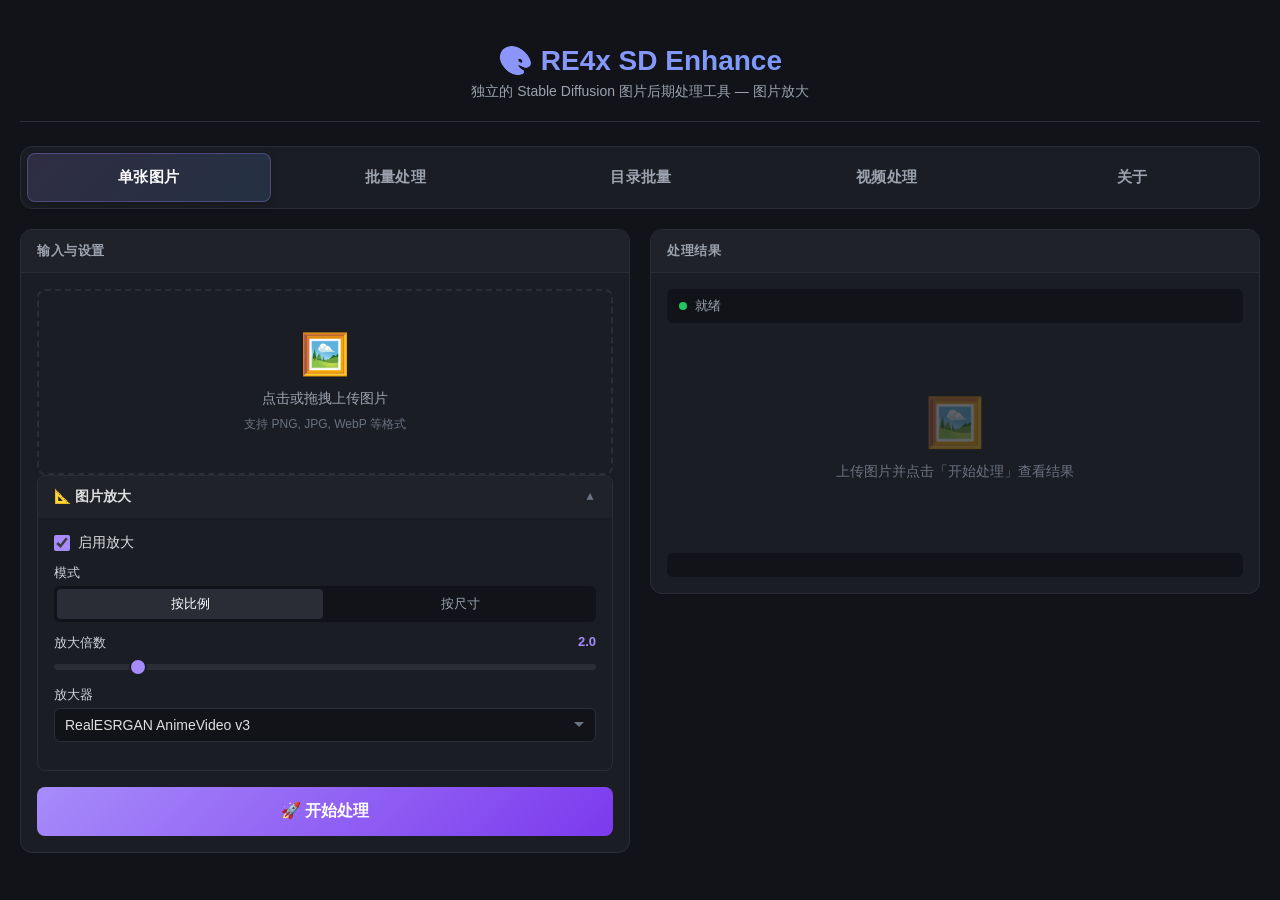
==== commit 2100c8b8: "feat: add About tab to Web UI - New '关于' tab with project info, license, tech stack, credits - Hides" ====
--- a/server/templates/index.html
+++ b/server/templates/index.html
@@ -78,6 +78,81 @@
   /* Input method panels */
   .input-method { display: none; }
   .input-method.active { display: block; }
+
+  /* About Tab */
+  .about-container {
+    max-width: 700px;
+    margin: 0 auto;
+    padding: 20px 0;
+  }
+  .about-header {
+    text-align: center;
+    margin-bottom: 8px;
+  }
+  .about-header h2 {
+    font-size: 26px;
+    background: linear-gradient(135deg, #a78bfa, #60a5fa);
+    -webkit-background-clip: text;
+    -webkit-text-fill-color: transparent;
+    background-clip: text;
+  }
+  .about-version {
+    color: #6b7280;
+    font-size: 14px;
+    margin-top: 4px;
+  }
+  .about-desc {
+    text-align: center;
+    color: #9ca3af;
+    font-size: 14px;
+    margin-bottom: 28px;
+    line-height: 1.6;
+  }
+  .about-section {
+    background: #1a1d24;
+    border: 1px solid #2a2d35;
+    border-radius: 10px;
+    padding: 16px 20px;
+    margin-bottom: 14px;
+  }
+  .about-section h3 {
+    font-size: 15px;
+    font-weight: 600;
+    color: #e0e0e0;
+    margin-bottom: 10px;
+  }
+  .about-section p {
+    font-size: 14px;
+    color: #9ca3af;
+    line-height: 1.7;
+  }
+  .about-section a {
+    color: #60a5fa;
+    text-decoration: none;
+  }
+  .about-section a:hover {
+    text-decoration: underline;
+  }
+  .about-section ul {
+    list-style: none;
+    padding: 0;
+  }
+  .about-section ul li {
+    font-size: 14px;
+    color: #9ca3af;
+    line-height: 1.8;
+    padding-left: 16px;
+    position: relative;
+  }
+  .about-section ul li::before {
+    content: "•";
+    position: absolute;
+    left: 4px;
+    color: #6b7280;
+  }
+  .about-section ul li a {
+    color: #60a5fa;
+  }
 
   /* Main layout */
   .main-layout {
@@ -604,6 +679,7 @@
       <button class="page-tab-btn" data-tab="method-batch">批量处理</button>
       <button class="page-tab-btn" data-tab="method-dir">目录批量</button>
       <button class="page-tab-btn" data-tab="method-video">视频处理</button>
+      <button class="page-tab-btn" data-tab="method-about">关于</button>
     </div>
   </div>
 
@@ -769,6 +845,52 @@
   </div>
 </div>
 
+<!-- About Tab -->
+<div class="input-method" id="method-about">
+  <div class="about-container">
+    <div class="about-header">
+      <h2>RE4x SD Enhance</h2>
+      <p class="about-version">v1.0.0</p>
+    </div>
+    <p class="about-desc">便携式 AI 图片/视频放大工具包。无需 CUDA、无需 PyTorch，开箱即用。</p>
+
+    <div class="about-section">
+      <h3>📌 项目地址</h3>
+      <p><a href="https://github.com/hu568/RE4x" target="_blank">https://github.com/hu568/RE4x</a></p>
+    </div>
+
+    <div class="about-section">
+      <h3>📖 许可协议</h3>
+      <p>本项目源码基于 <strong>GNU General Public License v3.0 (GPL-3.0)</strong> 开源。</p>
+      <p>Real-ESRGAN（BSD-3-Clause）、FFmpeg（LGPL/GPL）等第三方组件遵循各自许可协议。</p>
+    </div>
+
+    <div class="about-section">
+      <h3>⚙️ 技术栈</h3>
+      <ul>
+        <li><strong>后端</strong> — Python Flask</li>
+        <li><strong>放大引擎</strong> — Real-ESRGAN ncnn Vulkan</li>
+        <li><strong>图像处理</strong> — FFmpeg（缩放/裁剪/混合）</li>
+        <li><strong>前端</strong> — 原生 HTML/CSS/JavaScript</li>
+      </ul>
+    </div>
+
+    <div class="about-section">
+      <h3>⚠️ 重要提示</h3>
+      <p>本软件为免费开源项目，仅供学习参考。严禁用于任何商业倒卖行为。</p>
+    </div>
+
+    <div class="about-section">
+      <h3>🙏 致谢</h3>
+      <ul>
+        <li><a href="https://github.com/xinntao/Real-ESRGAN" target="_blank">Real-ESRGAN</a> — 基于 AI 的图像超分辨率</li>
+        <li><a href="https://github.com/Tencent/ncnn" target="_blank">ncnn</a> — 高性能神经网络推理框架</li>
+        <li><a href="https://ffmpeg.org" target="_blank">FFmpeg</a> — 多媒体处理工具</li>
+      </ul>
+    </div>
+  </div>
+</div>
+
 <!-- Lightbox -->
 <div class="lightbox" id="lightbox">
   <button class="lightbox-close" id="lightbox-close">✕</button>
@@ -785,9 +907,11 @@
     'method-single': document.getElementById('method-single'),
     'method-batch': document.getElementById('method-batch'),
     'method-dir': document.getElementById('method-dir'),
-    'method-video': document.getElementById('method-video')
+    'method-video': document.getElementById('method-video'),
+    'method-about': document.getElementById('method-about')
   };
-  var currentTab = 0; // 0=single, 1=batch, 2=dir, 3=video
+  var mainLayout = document.querySelector('.main-layout');
+  var currentTab = 0; // 0=single, 1=batch, 2=dir, 3=video, 4=about
 
   pageTabBtns.forEach(function(btn, idx) {
     btn.addEventListener('click', function() {
@@ -795,6 +919,8 @@
       btn.classList.add('active');
       Object.values(inputMethods).forEach(function(c) { c.classList.remove('active'); });
       inputMethods[btn.dataset.tab].classList.add('active');
+      // Toggle main layout visibility (hidden on about tab)
+      if (mainLayout) mainLayout.style.display = btn.dataset.tab === 'method-about' ? 'none' : '';
       currentTab = idx;
     });
   });
